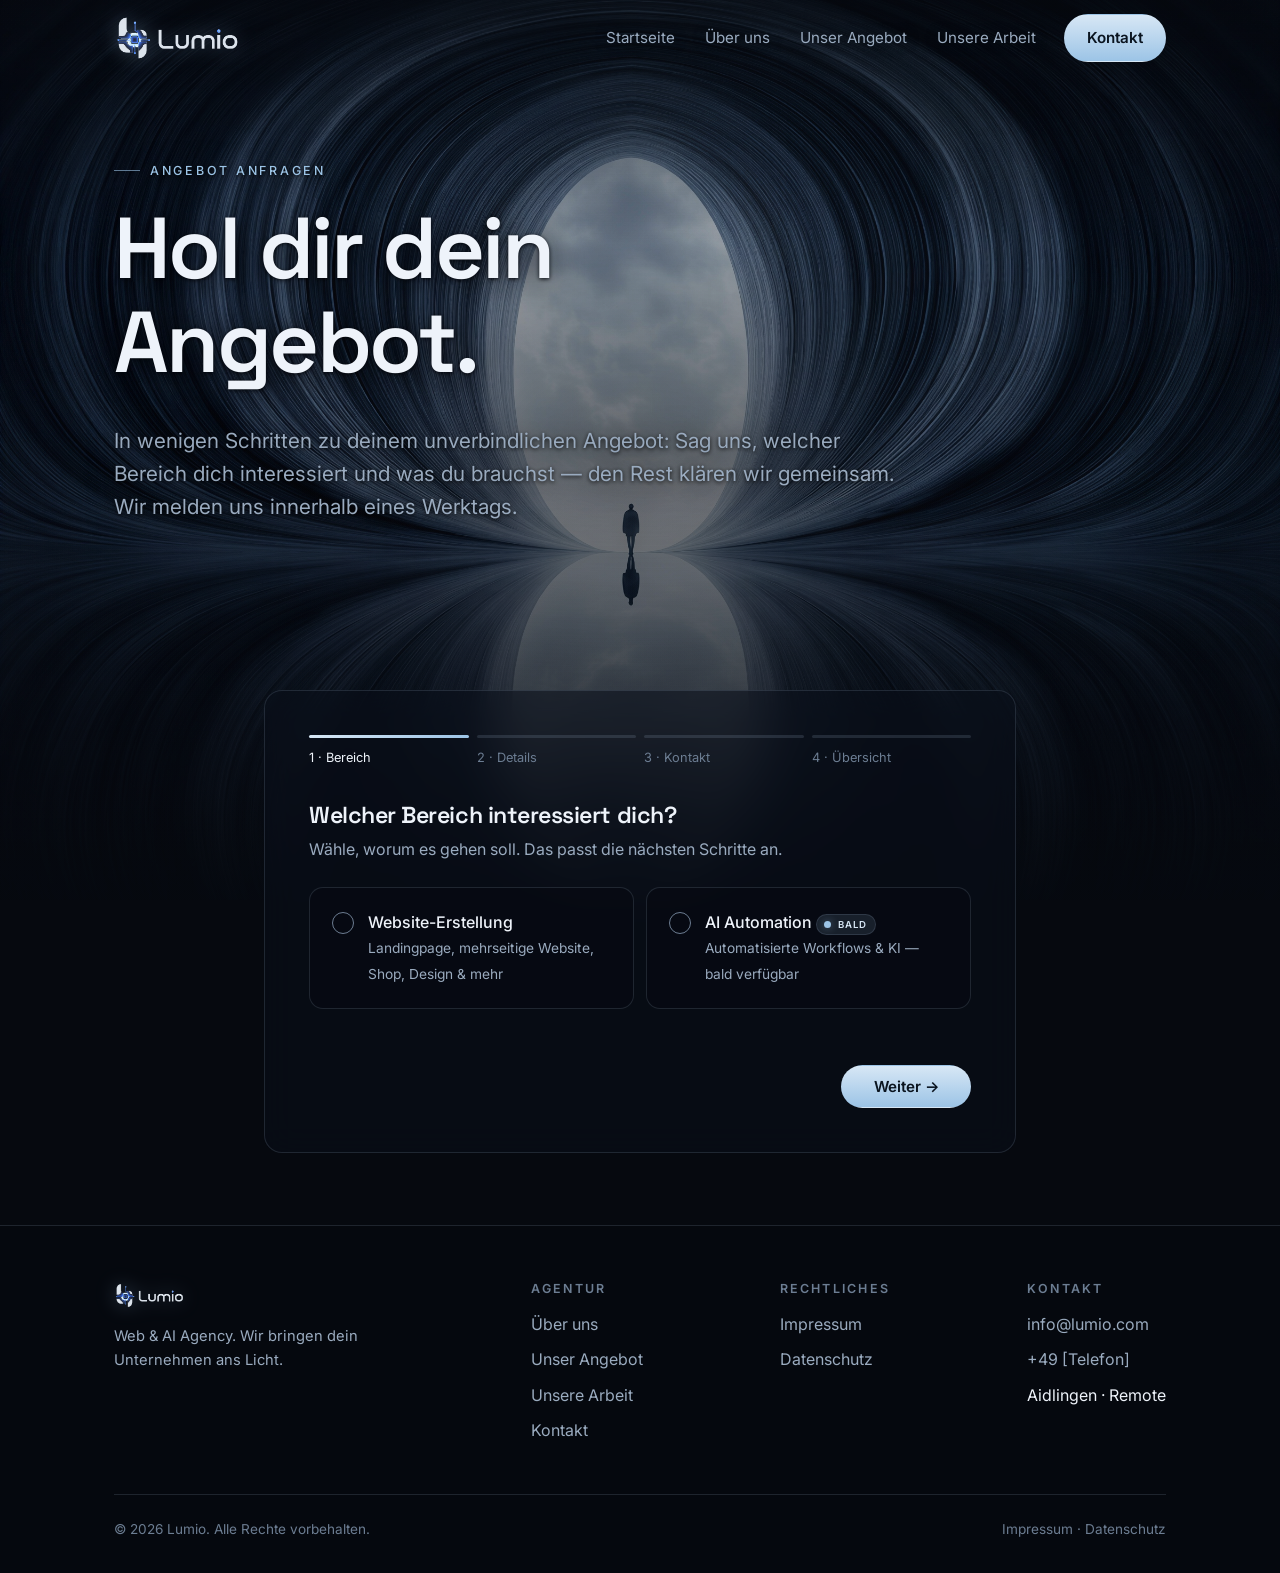
==== angebot.html @ ec41d1e4 "Kontaktseite = reines Kontaktformular; Angebots-Assistent auf eigene Seite (angebot.html) - Neue ang" ====
<!DOCTYPE html>
<html lang="de">
<head>
  <meta charset="UTF-8">
  <meta name="viewport" content="width=device-width, initial-scale=1.0">
  <title>Angebot anfragen — Lumio</title>
  <meta name="description" content="Fordere dein unverbindliches Angebot an: Wähle den Bereich und den Umfang, hinterlasse deine Kontaktdaten — wir melden uns innerhalb eines Werktags.">
  <link rel="preconnect" href="https://fonts.googleapis.com">
  <link rel="preconnect" href="https://fonts.gstatic.com" crossorigin>
  <link href="https://fonts.googleapis.com/css2?family=Inter:wght@400;500;600&family=Space+Grotesk:wght@400;500;600;700&display=swap" rel="stylesheet">
  <link rel="stylesheet" href="css/style.css">
</head>
<body>

  <div class="scene" aria-hidden="true">
    <video id="scene-video" class="scene__video" muted playsinline preload="auto" poster="assets/moon-walk.jpg">
      <source src="assets/moon-walk.mp4" type="video/mp4">
    </video>
    <img class="scene__poster" src="assets/moon-walk.jpg" alt="">
  </div>
  <div class="scene__veil" aria-hidden="true"></div>
  <div class="scene__pulse" aria-hidden="true"></div>

  <header class="site-header">
    <div class="container">
      <nav class="nav" aria-label="Hauptnavigation">
        <a href="index.html" class="brand" aria-label="Lumio Startseite">
          <img class="brand__logo" src="assets/logo-lockup-light.png" alt="Lumio">
        </a>
        <ul class="nav__links">
          <li><a href="index.html">Startseite</a></li>
          <li><a href="ueber-uns.html">Über uns</a></li>
          <li><a href="leistungen.html">Unser Angebot</a></li>
          <li><a href="prozesse.html">Unsere Arbeit</a></li>
        </ul>
        <a href="kontakt.html" class="btn btn--solid">Kontakt</a>
        <button class="nav__toggle" aria-label="Menü öffnen">
          <svg viewBox="0 0 24 24" fill="none" stroke="currentColor" stroke-width="1.8"><path d="M4 7h16M4 12h16M4 17h16"/></svg>
        </button>
      </nav>
    </div>
  </header>

  <main>
    <section class="page-hero">
      <div class="container page-hero__inner reveal">
        <span class="eyebrow">Angebot anfragen</span>
        <h1 class="display">Hol dir dein Angebot.</h1>
        <p class="lead">In wenigen Schritten zu deinem unverbindlichen Angebot: Sag uns, welcher Bereich dich interessiert und was du brauchst — den Rest klären wir gemeinsam. Wir melden uns innerhalb eines Werktags.</p>
      </div>
    </section>

    <section class="section section--tight">
      <div class="container" style="max-width: 880px;">
        <div class="glass wizard reveal">
          <!-- Progress -->
          <div class="wizard__progress" aria-hidden="true">
            <div class="wizard__progress-item is-active" data-progress="1"><span></span><span>1 · Bereich</span></div>
            <div class="wizard__progress-item" data-progress="2"><span></span><span>2 · Details</span></div>
            <div class="wizard__progress-item" data-progress="3"><span></span><span>3 · Kontakt</span></div>
            <div class="wizard__progress-item" data-progress="4"><span></span><span>4 · Übersicht</span></div>
          </div>

          <form id="quote-form" novalidate autocomplete="off">
            <!-- Step 1: Bereich -->
            <div class="wizard__panel is-active" data-step="1">
              <h3>Welcher Bereich interessiert dich?</h3>
              <p>Wähle, worum es gehen soll. Das passt die nächsten Schritte an.</p>
              <div class="options options--bereich" id="area-options">
                <label class="option-card option-card--radio">
                  <input type="radio" name="area" value="website">
                  <span class="option-card__box"><svg viewBox="0 0 24 24" fill="none" stroke="currentColor" stroke-width="3"><path d="M5 12l5 5L20 6"/></svg></span>
                  <span>
                    <span class="option-card__title">Website-Erstellung</span>
                    <span class="option-card__desc">Landingpage, mehrseitige Website, Shop, Design &amp; mehr</span>
                  </span>
                </label>
                <label class="option-card option-card--radio">
                  <input type="radio" name="area" value="ai">
                  <span class="option-card__box"><svg viewBox="0 0 24 24" fill="none" stroke="currentColor" stroke-width="3"><path d="M5 12l5 5L20 6"/></svg></span>
                  <span>
                    <span class="option-card__title">AI Automation <span class="badge badge--soon" style="font-size:0.6rem;padding:2px 7px;">Bald</span></span>
                    <span class="option-card__desc">Automatisierte Workflows &amp; KI — bald verfügbar</span>
                  </span>
                </label>
              </div>
              <p id="step1-note" class="notify__note"></p>
            </div>

            <!-- Step 2: Details -->
            <div class="wizard__panel" data-step="2">
              <!-- 2a: Website scope -->
              <div data-scope="website">
                <h3>Was soll deine Website können?</h3>
                <p>Wähle alles aus, was passt — Mehrfachauswahl möglich. Unsicher? Wähl grob, wir beraten dich danach.</p>
                <div class="options" id="feature-options"></div>
                <p id="step2-note" class="notify__note"></p>
              </div>
              <!-- 2b: AI coming soon -->
              <div data-scope="ai" hidden>
                <span class="badge badge--soon">Coming soon</span>
                <h3 style="margin-top:18px;">AI Automation ist in Entwicklung</h3>
                <p>Wir bauen unseren KI-Bereich gerade auf. Hinterlass im nächsten Schritt deine Daten und beschreib kurz, was du automatisieren möchtest — wir melden uns, sobald es losgeht, und du bist unter den Ersten.</p>
              </div>
            </div>

            <!-- Step 3: Kontakt -->
            <div class="wizard__panel" data-step="3">
              <h3>Wie erreichen wir dich?</h3>
              <p>Damit wir dir ein passendes Angebot schicken können.</p>
              <div class="field">
                <label for="name">Name</label>
                <input type="text" id="name" name="name" autocomplete="name" required>
              </div>
              <div class="field">
                <label for="email">E-Mail</label>
                <input type="email" id="email" name="email" autocomplete="email" required>
              </div>
              <div class="field">
                <label for="company">Unternehmen (optional)</label>
                <input type="text" id="company" name="company" autocomplete="organization">
              </div>
              <div class="field">
                <label for="message">Worum geht es? (optional)</label>
                <textarea id="message" name="message" placeholder="Erzähl uns kurz von deinem Vorhaben …"></textarea>
              </div>
              <p id="step3-note" class="notify__note"></p>
            </div>

            <!-- Step 4: Übersicht -->
            <div class="wizard__panel" data-step="4">
              <h3>Passt das so?</h3>
              <p>Prüf deine Angaben und schick die Anfrage ab. Dein Mailprogramm öffnet sich mit der fertigen Nachricht.</p>
              <ul class="summary" id="summary"></ul>
            </div>

            <!-- Actions -->
            <div class="wizard__actions">
              <button type="button" class="btn btn--ghost" data-action="back" data-hidden>← Zurück</button>
              <button type="button" class="btn btn--solid" data-action="next">Weiter →</button>
              <button type="submit" class="btn btn--solid" data-action="submit" style="display:none;">Anfrage senden</button>
            </div>
          </form>
        </div>
      </div>
    </section>
  </main>

  <footer class="site-footer">
    <div class="container">
      <div class="footer-grid">
        <div class="footer-col" style="max-width: 280px;">
          <a href="index.html" class="brand" style="margin-bottom:16px;">
            <img class="brand__logo brand__logo--sm" src="assets/logo-lockup-light.png" alt="Lumio">
          </a>
          <p style="font-size:0.92rem;">Web &amp; AI Agency. Wir bringen dein Unternehmen ans Licht.</p>
        </div>
        <div class="footer-col">
          <h4>Agentur</h4>
          <ul>
            <li><a href="ueber-uns.html">Über uns</a></li>
            <li><a href="leistungen.html">Unser Angebot</a></li>
            <li><a href="prozesse.html">Unsere Arbeit</a></li>
            <li><a href="kontakt.html">Kontakt</a></li>
          </ul>
        </div>
        <div class="footer-col">
          <h4>Rechtliches</h4>
          <ul>
            <li><a href="impressum.html">Impressum</a></li>
            <li><a href="datenschutz.html">Datenschutz</a></li>
          </ul>
        </div>
        <div class="footer-col">
          <h4>Kontakt</h4>
          <ul>
            <li><a href="mailto:info@lumio.com">info@lumio.com</a></li>
            <li><a href="tel:+4970000000000">+49 [Telefon]</a></li>
            <li>Aidlingen · Remote</li>
          </ul>
        </div>
      </div>
      <div class="footer-bottom">
        <span>© 2026 Lumio. Alle Rechte vorbehalten.</span>
        <span><a href="impressum.html">Impressum</a> · <a href="datenschutz.html">Datenschutz</a></span>
      </div>
    </div>
  </footer>

  <script src="js/scroll-scene.js"></script>
  <script>
  /* ===== Angebots-Assistent (Bereich → Details → Kontakt → Übersicht) ===== */
  (function () {
    var FEATURES = [
      { id: "landingpage", title: "Landingpage", desc: "Eine fokussierte Seite mit Kontaktmöglichkeit" },
      { id: "mehrseitig",  title: "Mehrseitige Website", desc: "Mehrere Unterseiten (Start, Leistungen, Über uns …)" },
      { id: "relaunch", title: "Relaunch", desc: "Bestehende Website modernisieren" },
      { id: "kontaktformular", title: "Kontakt & Formular", desc: "Anfragen direkt über die Seite empfangen" },
      { id: "terminbuchung", title: "Terminanfragen", desc: "Termine online anfragen lassen" },
      { id: "blog", title: "Blog / News", desc: "Redaktionsbereich für eigene Inhalte" },
      { id: "shop", title: "Online-Shop", desc: "Produkte online verkaufen" }
    ];

    var form = document.getElementById("quote-form");
    if (!form) return;

    var checkIcon = '<svg viewBox="0 0 24 24" fill="none" stroke="currentColor" stroke-width="3"><path d="M5 12l5 5L20 6"/></svg>';

    // Build website feature cards
    var wrap = document.getElementById("feature-options");
    FEATURES.forEach(function (f) {
      var label = document.createElement("label");
      label.className = "option-card";
      label.innerHTML =
        '<input type="checkbox" name="feature" value="' + f.id + '" data-title="' + f.title + '">' +
        '<span class="option-card__box">' + checkIcon + '</span>' +
        '<span><span class="option-card__title">' + f.title + '</span>' +
        '<span class="option-card__desc">' + f.desc + '</span></span>';
      var input = label.querySelector("input");
      input.checked = false;
      input.addEventListener("change", function () {
        label.classList.toggle("selected", input.checked);
        document.getElementById("step2-note").textContent = "";
      });
      wrap.appendChild(label);
    });

    // Area radios
    var area = null;
    var areaInputs = form.querySelectorAll('input[name="area"]');
    areaInputs.forEach(function (inp) {
      inp.checked = false;
      inp.addEventListener("change", function () {
        area = inp.value;
        form.querySelectorAll("#area-options .option-card").forEach(function (c) {
          c.classList.toggle("selected", c.querySelector("input").checked);
        });
        // swap step-2 sub-panel
        form.querySelector('[data-scope="website"]').hidden = area !== "website";
        form.querySelector('[data-scope="ai"]').hidden = area !== "ai";
        document.getElementById("step1-note").textContent = "";
      });
    });

    var step = 1;
    var TOTAL = 4;
    var panels = form.querySelectorAll(".wizard__panel");
    var progress = document.querySelectorAll(".wizard__progress-item");
    var btnBack = form.querySelector('[data-action="back"]');
    var btnNext = form.querySelector('[data-action="next"]');
    var btnSubmit = form.querySelector('[data-action="submit"]');

    function selectedFeatures() {
      return Array.prototype.slice
        .call(form.querySelectorAll('input[name="feature"]:checked'))
        .map(function (i) { return i.getAttribute("data-title"); });
    }
    function areaLabel() { return area === "ai" ? "AI Automation (in Entwicklung)" : "Website-Erstellung"; }
    function val(id) { var el = document.getElementById(id); return el ? el.value.trim() : ""; }
    function esc(s) { return s.replace(/[<>&]/g, function (c) { return { "<": "&lt;", ">": "&gt;", "&": "&amp;" }[c]; }); }

    function render() {
      panels.forEach(function (p) { p.classList.toggle("is-active", +p.getAttribute("data-step") === step); });
      progress.forEach(function (p) {
        var n = +p.getAttribute("data-progress");
        p.classList.toggle("is-active", n === step);
        p.classList.toggle("is-done", n < step);
      });
      btnBack.toggleAttribute("data-hidden", step === 1);
      btnNext.style.display = step < TOTAL ? "" : "none";
      btnSubmit.style.display = step === TOTAL ? "" : "none";
      if (step === TOTAL) buildSummary();
      form.closest(".wizard").scrollIntoView({ behavior: "smooth", block: "start" });
    }

    function buildSummary() {
      var sum = document.getElementById("summary");
      var html = "<li><strong>Bereich</strong><span>" + areaLabel() + "</span></li>";
      if (area === "website") {
        var feats = selectedFeatures();
        var chips = feats.length
          ? '<div class="summary__chips">' + feats.map(function (f) { return "<span>" + f + "</span>"; }).join("") + "</div>"
          : '<span style="color:var(--muted)">—</span>';
        html += "<li><strong>Umfang</strong>" + chips + "</li>";
      }
      html += "<li><strong>Name</strong><span>" + esc(val("name")) + "</span></li>";
      html += "<li><strong>E-Mail</strong><span>" + esc(val("email")) + "</span></li>";
      if (val("company")) html += "<li><strong>Unternehmen</strong><span>" + esc(val("company")) + "</span></li>";
      if (val("message")) html += "<li><strong>Nachricht</strong><span>" + esc(val("message")) + "</span></li>";
      sum.innerHTML = html;
    }

    function validateStep() {
      if (step === 1 && !area) {
        document.getElementById("step1-note").textContent = "Bitte wähle einen Bereich aus.";
        return false;
      }
      if (step === 2 && area === "website" && selectedFeatures().length === 0) {
        document.getElementById("step2-note").textContent = "Bitte wähle mindestens eine Funktion aus.";
        return false;
      }
      if (step === 3) {
        var name = document.getElementById("name");
        var email = document.getElementById("email");
        if (!name.value.trim() || !email.checkValidity()) {
          document.getElementById("step3-note").textContent = "Bitte gib deinen Namen und eine gültige E-Mail an.";
          if (!name.value.trim()) name.focus(); else email.focus();
          return false;
        }
      }
      return true;
    }

    btnNext.addEventListener("click", function () {
      if (!validateStep()) return;
      if (step < TOTAL) { step++; render(); }
    });
    btnBack.addEventListener("click", function () {
      if (step > 1) { step--; render(); }
    });

    form.addEventListener("submit", function (e) {
      e.preventDefault();
      if (!validateStep()) return;
      var body = "Bereich: " + areaLabel();
      if (area === "website") {
        var feats = selectedFeatures();
        body += "\n\nProjekt-Umfang:\n- " + (feats.length ? feats.join("\n- ") : "—");
      }
      body += "\n\nName: " + val("name") +
        "\nE-Mail: " + val("email") +
        (val("company") ? "\nUnternehmen: " + val("company") : "") +
        (val("message") ? "\n\nNachricht:\n" + val("message") : "");
      window.location.href =
        "mailto:info@lumio.com?subject=" +
        encodeURIComponent("Angebotsanfrage (" + areaLabel() + ") von " + val("name")) +
        "&body=" + encodeURIComponent(body);
    });

    // Deep-link: angebot.html#ai preselects the automation area
    if (location.hash === "#ai") {
      var aiRadio = form.querySelector('input[name="area"][value="ai"]');
      if (aiRadio) { aiRadio.checked = true; aiRadio.dispatchEvent(new Event("change")); }
    }

    render();
  })();
  </script>
</body>
</html>
---- css/style.css ----
/* ============================================================
   LUMIO — Design System
   Atmospheric, cinematic agency site built around the
   "moon-walk" portal footage that scrubs on scroll.
   ============================================================ */

:root {
  /* Palette — pulled from the moon-walk footage */
  --bg:        #06090f;
  --bg-2:      #0a0f18;
  --ink:       #eef3fa;
  --muted:     #9aabbf;
  --muted-2:   #6c7d92;
  --line:      rgba(180, 205, 235, 0.14);
  --accent:    #9cc4e6;
  --accent-2:  #d7e7f5;
  --glow:      rgba(156, 196, 230, 0.45);
  --panel:     rgba(10, 16, 26, 0.55);
  --panel-2:   rgba(14, 21, 33, 0.72);

  /* Type */
  --font-display: "Space Grotesk", "Trebuchet MS", system-ui, sans-serif;
  --font-body: "Inter", -apple-system, BlinkMacSystemFont, "Segoe UI", Roboto, sans-serif;

  /* Layout */
  --maxw: 1180px;
  --gutter: clamp(20px, 5vw, 64px);
  --radius: 18px;

  --ease: cubic-bezier(0.22, 1, 0.36, 1);
}

* { box-sizing: border-box; }

html { scroll-behavior: smooth; }

body {
  margin: 0;
  font-family: var(--font-body);
  color: var(--ink);
  background: var(--bg);
  line-height: 1.6;
  -webkit-font-smoothing: antialiased;
  overflow-x: hidden;
}

h1, h2, h3, h4 {
  font-family: var(--font-display);
  font-weight: 600;
  line-height: 1.08;
  letter-spacing: -0.02em;
  margin: 0 0 0.4em;
}

p { margin: 0 0 1.1em; color: var(--muted); }
a { color: inherit; text-decoration: none; }

.container {
  width: 100%;
  max-width: var(--maxw);
  margin-inline: auto;
  padding-inline: var(--gutter);
}

/* ============================================================
   Scroll-driven cinematic background
   ============================================================ */
.scene {
  position: fixed;
  inset: 0;
  z-index: -2;
  overflow: hidden;
  background: #000;
  /* transform-origin centred on the portal in the footage */
  transform-origin: 50% 46%;
  will-change: transform, filter;
}

.scene__video,
.scene__poster {
  position: absolute;
  inset: 0;
  width: 100%;
  height: 100%;
  object-fit: cover;
  object-position: 50% 46%;
}

.scene__poster {
  z-index: 1;
  transition: opacity 0.8s var(--ease);
}
.scene.is-ready .scene__poster { opacity: 0; }

/* Vignette + atmosphere so foreground text always reads */
.scene__veil {
  position: fixed;
  inset: 0;
  z-index: -1;
  pointer-events: none;
  background:
    /* balanced centre dim — portal still glows, but text over it stays legible */
    radial-gradient(72% 58% at 50% 50%, rgba(6,9,15,0.44) 0%, rgba(6,9,15,0.14) 52%, rgba(6,9,15,0) 80%),
    /* edge vignette */
    radial-gradient(120% 80% at 50% 18%, rgba(6,9,15,0) 42%, rgba(6,9,15,0.48) 100%),
    /* top/bottom base so header & footer text read */
    linear-gradient(180deg, rgba(6,9,15,0.74) 0%, rgba(6,9,15,0.16) 27%, rgba(6,9,15,0.32) 63%, rgba(6,9,15,0.92) 100%);
}

/* Faint travelling glow that intensifies as you dive in */
.scene__pulse {
  position: fixed;
  left: 50%;
  top: 46%;
  z-index: -1;
  width: 42vmin;
  height: 42vmin;
  transform: translate(-50%, -50%);
  border-radius: 50%;
  pointer-events: none;
  background: radial-gradient(circle, var(--glow) 0%, rgba(156,196,230,0) 68%);
  opacity: 0.0;
  mix-blend-mode: screen;
}

/* ============================================================
   Header
   ============================================================ */
.site-header {
  position: fixed;
  top: 0;
  left: 0;
  right: 0;
  z-index: 100;
  transition: background 0.4s var(--ease), border-color 0.4s var(--ease), backdrop-filter 0.4s;
  border-bottom: 1px solid transparent;
}
.site-header.is-scrolled {
  background: rgba(6, 9, 15, 0.55);
  backdrop-filter: blur(14px) saturate(120%);
  -webkit-backdrop-filter: blur(14px) saturate(120%);
  border-bottom-color: var(--line);
}

.nav {
  display: flex;
  align-items: center;
  gap: 28px;
  height: 76px;
}

.brand {
  display: flex;
  align-items: center;
  gap: 12px;
  margin-right: auto;
}
.brand__mark {
  width: 34px;
  height: 34px;
  flex: none;
  filter: drop-shadow(0 0 10px var(--glow));
}
.brand__name {
  font-family: var(--font-body);
  font-weight: 600;
  font-size: 1.28rem;
  letter-spacing: 0.01em;
  color: var(--ink);
}

.nav__links {
  display: flex;
  align-items: center;
  gap: 30px;
  list-style: none;
  margin: 0;
  padding: 0;
}
.nav__links a {
  font-size: 0.95rem;
  color: var(--muted);
  position: relative;
  padding: 6px 0;
  transition: color 0.25s var(--ease);
}
.nav__links a::after {
  content: "";
  position: absolute;
  left: 0; bottom: 0;
  width: 0; height: 1.5px;
  background: var(--accent);
  box-shadow: 0 0 8px var(--glow);
  transition: width 0.3s var(--ease);
}
.nav__links a:hover,
.nav__links a[aria-current="page"] { color: var(--ink); }
.nav__links a:hover::after,
.nav__links a[aria-current="page"]::after { width: 100%; }

.btn {
  display: inline-flex;
  align-items: center;
  gap: 9px;
  font-family: var(--font-body);
  font-size: 0.95rem;
  font-weight: 500;
  padding: 11px 22px;
  border-radius: 100px;
  border: 1px solid var(--line);
  color: var(--ink);
  background: rgba(156, 196, 230, 0.08);
  cursor: pointer;
  transition: transform 0.25s var(--ease), background 0.25s, border-color 0.25s, box-shadow 0.25s;
}
.btn:hover {
  transform: translateY(-2px);
  background: rgba(156, 196, 230, 0.18);
  border-color: var(--accent);
  box-shadow: 0 8px 30px -10px var(--glow);
}
.btn--solid {
  background: linear-gradient(180deg, var(--accent-2), var(--accent));
  color: #0a141f;
  font-weight: 600;
  border-color: transparent;
}
.btn--solid:hover {
  background: linear-gradient(180deg, #ffffff, var(--accent-2));
  box-shadow: 0 10px 36px -8px var(--glow);
}
.btn--ghost { background: transparent; }

/* Mobile nav toggle */
.nav__toggle {
  display: none;
  background: none;
  border: 0;
  color: var(--ink);
  cursor: pointer;
  padding: 8px;
}
.nav__toggle svg { width: 26px; height: 26px; }

/* ============================================================
   Sections / generic layout
   ============================================================ */
main { position: relative; z-index: 1; }

.section { padding-block: clamp(80px, 13vh, 160px); }
.section--tight { padding-block: clamp(56px, 8vh, 96px); }

.eyebrow {
  display: inline-flex;
  align-items: center;
  gap: 10px;
  font-size: 0.78rem;
  font-weight: 500;
  letter-spacing: 0.22em;
  text-transform: uppercase;
  color: var(--accent);
  margin-bottom: 22px;
}
.eyebrow::before {
  content: "";
  width: 26px; height: 1px;
  background: var(--accent);
  opacity: 0.6;
}

.display {
  font-size: clamp(2.6rem, 7vw, 5.4rem);
  letter-spacing: -0.03em;
}
.lead {
  font-size: clamp(1.05rem, 1.7vw, 1.3rem);
  color: var(--muted);
  max-width: 60ch;
}

.glass {
  background: var(--panel);
  backdrop-filter: blur(16px);
  -webkit-backdrop-filter: blur(16px);
  border: 1px solid var(--line);
  border-radius: var(--radius);
}

/* ============================================================
   Hero
   ============================================================ */
.hero {
  min-height: 100vh;
  display: flex;
  align-items: flex-start;
  padding-top: clamp(120px, 17vh, 190px);
  position: relative;
}
.hero__inner { max-width: var(--maxw); }
.hero .display { max-width: 760px; }
.hero .lead { margin-bottom: 36px; max-width: 50ch; }
.hero__cta { display: flex; flex-wrap: wrap; gap: 14px; }

.scroll-cue {
  position: fixed;          /* stays pinned to the bottom screen edge */
  left: 50%;
  bottom: 26px;
  transform: translateX(-50%);
  z-index: 40;
  display: flex;
  flex-direction: column;
  align-items: center;
  gap: 10px;
  color: var(--muted-2);
  font-size: 0.72rem;
  letter-spacing: 0.24em;
  text-transform: uppercase;
  transition: opacity 0.4s var(--ease);
}
.scroll-cue.is-hidden { opacity: 0; pointer-events: none; }
.scroll-cue__line {
  width: 1px; height: 46px;
  background: linear-gradient(var(--accent), transparent);
  position: relative;
  overflow: hidden;
}
.scroll-cue__line::after {
  content: "";
  position: absolute;
  top: -50%; left: 0;
  width: 100%; height: 50%;
  background: var(--accent-2);
  box-shadow: 0 0 8px var(--glow);
  animation: cue 1.9s var(--ease) infinite;
}
@keyframes cue {
  0%   { top: -50%; }
  100% { top: 120%; }
}

/* Smaller hero for inner pages */
.page-hero {
  min-height: 64vh;
  display: flex;
  align-items: flex-start;
  padding-top: clamp(120px, 17vh, 190px);
  padding-bottom: clamp(48px, 8vh, 96px);
}
.page-hero__inner { max-width: var(--maxw); }
.page-hero .display { max-width: 820px; }

/* ============================================================
   Cards / grids
   ============================================================ */
.grid {
  display: grid;
  gap: 22px;
}
.grid--3 { grid-template-columns: repeat(3, 1fr); }
.grid--2 { grid-template-columns: repeat(2, 1fr); }

.card {
  padding: 30px;
  border-radius: var(--radius);
  background: var(--panel);
  backdrop-filter: blur(14px);
  -webkit-backdrop-filter: blur(14px);
  border: 1px solid var(--line);
  transition: transform 0.4s var(--ease), border-color 0.4s, background 0.4s;
}
.card:hover {
  transform: translateY(-6px);
  border-color: rgba(156,196,230,0.4);
  background: var(--panel-2);
}
.card__icon {
  width: 46px; height: 46px;
  display: grid; place-items: center;
  border-radius: 13px;
  background: rgba(156,196,230,0.12);
  border: 1px solid var(--line);
  margin-bottom: 20px;
  color: var(--accent-2);
}
.card__icon svg { width: 22px; height: 22px; }
.card h3 { font-size: 1.25rem; }
.card p { margin-bottom: 0; font-size: 0.96rem; }

/* Process steps */
.steps { counter-reset: step; display: grid; gap: 18px; }
.step {
  display: grid;
  grid-template-columns: 84px 1fr;
  gap: 26px;
  align-items: start;
  padding: 28px 30px;
  border-radius: var(--radius);
  background: var(--panel);
  border: 1px solid var(--line);
  backdrop-filter: blur(14px);
  -webkit-backdrop-filter: blur(14px);
}
.step__num {
  counter-increment: step;
  font-family: var(--font-display);
  font-size: 2.4rem;
  color: var(--accent);
  opacity: 0.7;
  line-height: 1;
}
.step__num::before { content: "0" counter(step); }
.step h3 { font-size: 1.3rem; margin-bottom: 0.3em; }
.step p { margin-bottom: 0; }

/* Stats */
.stats {
  display: flex;
  flex-wrap: wrap;
  gap: clamp(28px, 6vw, 80px);
  padding-block: 8px;
}
.stat__num {
  font-family: var(--font-display);
  font-size: clamp(2.4rem, 5vw, 3.6rem);
  color: var(--ink);
  letter-spacing: -0.03em;
}
.stat__label { color: var(--muted); font-size: 0.95rem; }

/* Section heading block */
.section-head { max-width: 720px; margin-bottom: 54px; }
.section-head h2 { font-size: clamp(2rem, 4vw, 3.2rem); }

/* ============================================================
   CTA band
   ============================================================ */
.cta {
  text-align: center;
  padding: clamp(48px, 8vw, 90px);
  border-radius: 28px;
}
.cta h2 { font-size: clamp(2rem, 4.5vw, 3.4rem); }
.cta .lead { margin-inline: auto; margin-bottom: 32px; }

/* ============================================================
   Contact
   ============================================================ */
.contact-grid {
  display: grid;
  grid-template-columns: 1fr 1fr;
  gap: 40px;
  align-items: start;
}
.field { margin-bottom: 18px; }
.field label {
  display: block;
  font-size: 0.82rem;
  letter-spacing: 0.08em;
  text-transform: uppercase;
  color: var(--muted);
  margin-bottom: 8px;
}
.field input,
.field textarea {
  width: 100%;
  padding: 14px 16px;
  border-radius: 12px;
  border: 1px solid var(--line);
  background: rgba(6,9,15,0.5);
  color: var(--ink);
  font-family: inherit;
  font-size: 0.98rem;
  transition: border-color 0.25s, box-shadow 0.25s;
}
.field input:focus,
.field textarea:focus {
  outline: none;
  border-color: var(--accent);
  box-shadow: 0 0 0 3px rgba(156,196,230,0.15);
}
.field textarea { min-height: 140px; resize: vertical; }

.contact-info li {
  display: flex;
  gap: 14px;
  padding: 16px 0;
  border-bottom: 1px solid var(--line);
  color: var(--muted);
}
.contact-info { list-style: none; margin: 0; padding: 0; }
.contact-info strong { color: var(--ink); font-weight: 500; }
.contact-info svg { width: 20px; height: 20px; color: var(--accent); flex: none; margin-top: 2px; }

/* ============================================================
   Footer
   ============================================================ */
.site-footer {
  position: relative;
  z-index: 1;
  border-top: 1px solid var(--line);
  background: rgba(6,9,15,0.7);
  backdrop-filter: blur(14px);
  -webkit-backdrop-filter: blur(14px);
  padding-block: 56px 32px;
}
.footer-grid {
  display: flex;
  flex-wrap: wrap;
  justify-content: space-between;
  gap: 40px;
  margin-bottom: 40px;
}
.footer-col h4 {
  font-family: var(--font-body);
  font-size: 0.78rem;
  letter-spacing: 0.18em;
  text-transform: uppercase;
  color: var(--muted-2);
  margin-bottom: 16px;
}
.footer-col ul { list-style: none; margin: 0; padding: 0; }
.footer-col li { margin-bottom: 10px; }
.footer-col a { color: var(--muted); transition: color 0.2s; }
.footer-col a:hover { color: var(--ink); }
.footer-bottom {
  display: flex;
  justify-content: space-between;
  flex-wrap: wrap;
  gap: 12px;
  padding-top: 24px;
  border-top: 1px solid var(--line);
  color: var(--muted-2);
  font-size: 0.85rem;
}

/* ============================================================
   Reveal on scroll
   ============================================================ */
.reveal {
  opacity: 0;
  transform: translateY(28px);
  transition: opacity 0.9s var(--ease), transform 0.9s var(--ease);
}
.reveal.is-visible { opacity: 1; transform: none; }

/* ============================================================
   Responsive
   ============================================================ */
@media (max-width: 880px) {
  .grid--3, .grid--2, .contact-grid { grid-template-columns: 1fr; }
  .step { grid-template-columns: 60px 1fr; gap: 16px; }

  .nav__toggle { display: inline-flex; order: 3; }
  .nav__links,
  .nav .btn--solid { display: none; }

  .nav--open .nav__links {
    display: flex;
    flex-direction: column;
    align-items: flex-start;
    gap: 4px;
    position: absolute;
    top: 76px; left: 0; right: 0;
    padding: 18px var(--gutter) 26px;
    background: rgba(6,9,15,0.92);
    backdrop-filter: blur(16px);
    -webkit-backdrop-filter: blur(16px);
    border-bottom: 1px solid var(--line);
  }
  .nav--open .nav__links a { padding: 12px 0; font-size: 1.05rem; }
  .nav--open .btn--solid {
    display: inline-flex;
    margin-top: 12px;
  }
}

@media (prefers-reduced-motion: reduce) {
  html { scroll-behavior: auto; }
  .scroll-cue__line::after { animation: none; }
  .reveal { opacity: 1; transform: none; transition: none; }
}

/* ============================================================
   Badges
   ============================================================ */
.badge {
  display: inline-flex;
  align-items: center;
  gap: 7px;
  font-size: 0.72rem;
  font-weight: 600;
  letter-spacing: 0.12em;
  text-transform: uppercase;
  padding: 5px 12px;
  border-radius: 100px;
  border: 1px solid var(--line);
  color: var(--accent-2);
  background: rgba(156,196,230,0.12);
}
.badge--soon { color: var(--accent-2); }
.badge--soon::before {
  content: "";
  width: 7px; height: 7px;
  border-radius: 50%;
  background: var(--accent);
  box-shadow: 0 0 8px var(--glow);
  animation: blink 1.8s ease-in-out infinite;
}
@keyframes blink { 0%,100% { opacity: 1; } 50% { opacity: 0.35; } }

.card--soon { position: relative; }
.card--soon .badge { position: absolute; top: 22px; right: 22px; }

/* ============================================================
   Founder / team cards
   ============================================================ */
.founder {
  display: flex;
  flex-direction: column;
  align-items: stretch;
}
.founder__portrait {
  width: 100%;
  aspect-ratio: 4 / 3;
  border-radius: 14px;
  margin-bottom: 24px;
  display: flex;
  flex-direction: column;
  align-items: center;
  justify-content: center;
  gap: 12px;
  border: 1px dashed var(--line);
  background: radial-gradient(circle at 50% 32%, rgba(156, 196, 230, 0.12), rgba(10, 16, 26, 0.55));
  color: var(--muted-2);
  overflow: hidden;
  transition: border-color 0.3s var(--ease), color 0.3s var(--ease);
}
.founder__portrait:hover { border-color: rgba(156, 196, 230, 0.4); color: var(--muted); }
.founder__portrait svg { width: 48px; height: 48px; opacity: 0.6; }
.founder__portrait span { font-size: 0.76rem; letter-spacing: 0.16em; text-transform: uppercase; }
/* When a real photo is added: <img> inside fills the area */
.founder__portrait img { width: 100%; height: 100%; object-fit: cover; }
.founder__avatar {
  width: 64px; height: 64px;
  flex: none;
  border-radius: 50%;
  display: grid;
  place-items: center;
  font-family: var(--font-display);
  font-size: 1.4rem;
  font-weight: 600;
  color: var(--accent-2);
  background: radial-gradient(circle at 35% 30%, rgba(156,196,230,0.35), rgba(156,196,230,0.08));
  border: 1px solid var(--line);
  box-shadow: 0 0 24px -6px var(--glow);
}
.founder__role {
  font-size: 0.82rem;
  letter-spacing: 0.06em;
  text-transform: uppercase;
  color: var(--accent);
  margin-bottom: 6px;
}
.founder h3 { font-size: 1.25rem; margin-bottom: 0.35em; }
.founder p { margin-bottom: 0; font-size: 0.95rem; }

.factbar {
  display: flex;
  flex-wrap: wrap;
  gap: 14px;
  margin-top: 28px;
}
.factbar__item {
  display: flex;
  align-items: center;
  gap: 10px;
  padding: 12px 18px;
  border-radius: 100px;
  border: 1px solid var(--line);
  background: var(--panel);
  font-size: 0.92rem;
  color: var(--muted);
}
.factbar__item strong { color: var(--ink); font-weight: 500; }
.factbar__item svg { width: 18px; height: 18px; color: var(--accent); }

/* ============================================================
   "Coming soon" / notify
   ============================================================ */
.notify {
  display: flex;
  gap: 10px;
  flex-wrap: wrap;
  max-width: 460px;
  margin-top: 6px;
}
.notify input {
  flex: 1 1 200px;
  padding: 13px 16px;
  border-radius: 100px;
  border: 1px solid var(--line);
  background: rgba(6,9,15,0.5);
  color: var(--ink);
  font-family: inherit;
  font-size: 0.96rem;
}
.notify input:focus { outline: none; border-color: var(--accent); box-shadow: 0 0 0 3px rgba(156,196,230,0.15); }
.notify__note { font-size: 0.85rem; color: var(--accent-2); margin: 12px 0 0; min-height: 1em; }

/* ============================================================
   Angebots-Assistent (multi-step wizard)
   ============================================================ */
.wizard { padding: clamp(26px, 4vw, 44px); }
.wizard__progress {
  display: flex;
  gap: 8px;
  margin-bottom: 34px;
}
.wizard__progress-item {
  flex: 1;
  display: flex;
  flex-direction: column;
  gap: 10px;
  font-size: 0.8rem;
  color: var(--muted-2);
  transition: color 0.3s var(--ease);
}
.wizard__progress-item span:first-child {
  height: 3px;
  border-radius: 3px;
  background: var(--line);
  transition: background 0.3s var(--ease);
}
.wizard__progress-item.is-active,
.wizard__progress-item.is-done { color: var(--ink); }
.wizard__progress-item.is-active span:first-child,
.wizard__progress-item.is-done span:first-child {
  background: linear-gradient(90deg, var(--accent-2), var(--accent));
  box-shadow: 0 0 10px -2px var(--glow);
}

.wizard__panel { display: none; }
.wizard__panel.is-active { display: block; animation: fadeUp 0.5s var(--ease); }
@keyframes fadeUp { from { opacity: 0; transform: translateY(12px); } to { opacity: 1; transform: none; } }

.wizard__panel h3 { font-size: 1.45rem; }
.wizard__panel > p { margin-bottom: 24px; }

.options {
  display: grid;
  grid-template-columns: repeat(2, 1fr);
  gap: 12px;
  margin-bottom: 8px;
}
.option-card {
  display: flex;
  gap: 14px;
  align-items: flex-start;
  padding: 18px;
  border-radius: 14px;
  border: 1px solid var(--line);
  background: rgba(6,9,15,0.4);
  cursor: pointer;
  transition: border-color 0.25s, background 0.25s, transform 0.25s var(--ease);
}
.option-card:hover { transform: translateY(-2px); border-color: rgba(156,196,230,0.4); }
.option-card input { position: absolute; opacity: 0; pointer-events: none; }
.option-card__box {
  width: 22px; height: 22px;
  flex: none;
  border-radius: 6px;
  border: 1.5px solid var(--muted-2);
  display: grid;
  place-items: center;
  margin-top: 2px;
  transition: border-color 0.25s, background 0.25s;
}
.option-card__box svg { width: 14px; height: 14px; color: #0a141f; opacity: 0; transition: opacity 0.2s; }
.option-card.selected { border-color: var(--accent); background: rgba(156,196,230,0.10); }
.option-card.selected .option-card__box { background: var(--accent); border-color: var(--accent); }
.option-card.selected .option-card__box svg { opacity: 1; }
.option-card__title { font-weight: 500; color: var(--ink); display: block; }
.option-card__desc { font-size: 0.86rem; color: var(--muted); }

.wizard__actions {
  display: flex;
  justify-content: space-between;
  gap: 12px;
  margin-top: 30px;
}
.wizard__actions .btn { min-width: 130px; justify-content: center; }
.wizard__actions [data-hidden] { visibility: hidden; }

.summary {
  list-style: none;
  margin: 0 0 8px;
  padding: 0;
}
.summary li {
  display: flex;
  justify-content: space-between;
  gap: 16px;
  padding: 12px 0;
  border-bottom: 1px solid var(--line);
  color: var(--muted);
}
.summary li strong { color: var(--ink); font-weight: 500; }
.summary__chips { display: flex; flex-wrap: wrap; gap: 8px; justify-content: flex-end; }
.summary__chips span {
  font-size: 0.82rem;
  padding: 4px 11px;
  border-radius: 100px;
  background: rgba(156,196,230,0.12);
  border: 1px solid var(--line);
  color: var(--accent-2);
}

/* ============================================================
   Legal / prose pages (Impressum, Datenschutz)
   ============================================================ */
.prose { max-width: 760px; }
.prose h2 { font-size: 1.5rem; margin-top: 2em; }
.prose h2:first-of-type { margin-top: 0; }
.prose h3 { font-size: 1.1rem; margin-top: 1.6em; }
.prose p, .prose li { color: var(--muted); }
.prose a { color: var(--accent-2); text-decoration: underline; text-underline-offset: 3px; }
.prose ul { padding-left: 1.2em; }
.prose li { margin-bottom: 0.5em; }
.prose .placeholder {
  color: var(--accent-2);
  background: rgba(156,196,230,0.12);
  border-radius: 5px;
  padding: 1px 7px;
  font-size: 0.92em;
}
.legal-note {
  margin-top: 40px;
  padding: 18px 22px;
  border-radius: 12px;
  border: 1px solid var(--line);
  background: var(--panel);
  font-size: 0.9rem;
  color: var(--muted);
}

@media (max-width: 640px) {
  .options { grid-template-columns: 1fr; }
  .founder { gap: 14px; }
  .summary li { flex-direction: column; gap: 6px; }
  .summary__chips { justify-content: flex-start; }
}

/* ============================================================
   Logo letter glow
   ============================================================ */
.brand__mark {
  filter: drop-shadow(0 0 8px var(--glow)) drop-shadow(0 0 2px rgba(215, 231, 245, 0.6));
}

/* ============================================================
   Segmented toggle (Regelschieber) — Unser Angebot
   ============================================================ */
.seg-wrap { display: flex; justify-content: center; margin-bottom: 54px; }
.seg-toggle {
  position: relative;
  display: flex;
  width: min(480px, 100%);
  border-radius: 100px;
  border: 1px solid var(--line);
  background: var(--panel);
  backdrop-filter: blur(12px);
  -webkit-backdrop-filter: blur(12px);
}
.seg-toggle__thumb {
  position: absolute;
  top: 4px; bottom: 4px; left: 4px;
  width: calc(50% - 4px);
  border-radius: 100px;
  background: linear-gradient(180deg, var(--accent-2), var(--accent));
  box-shadow: 0 0 24px -6px var(--glow);
  transition: transform 0.45s var(--ease);
}
.seg-toggle.is-second .seg-toggle__thumb { transform: translateX(100%); }
.seg-toggle button {
  flex: 1;
  position: relative;
  z-index: 1;
  border: 0;
  background: none;
  cursor: pointer;
  font-family: var(--font-body);
  font-size: 0.98rem;
  font-weight: 500;
  color: var(--muted);
  padding: 14px 18px;
  border-radius: 100px;
  display: inline-flex;
  align-items: center;
  justify-content: center;
  gap: 9px;
  white-space: nowrap;
  transition: color 0.3s var(--ease);
}
.seg-toggle button.is-active { color: #0a141f; }
.seg-toggle .badge--soon {
  font-size: 0.6rem;
  padding: 2px 8px;
  background: rgba(10, 20, 31, 0.16);
  border-color: transparent;
  color: inherit;
}
.seg-toggle button:not(.is-active) .badge--soon { color: var(--accent-2); }

/* Angebot views (toggle targets) */
.angebot-view { display: none; }
.angebot-view.is-active { display: block; animation: fadeUp 0.5s var(--ease); }

/* Big coming-soon state for the AI view */
.soon-hero {
  text-align: center;
  padding: clamp(48px, 8vw, 96px) clamp(24px, 5vw, 60px);
  border-radius: 28px;
}
.soon-hero .badge { margin-bottom: 22px; }
.soon-hero h2 { font-size: clamp(2.2rem, 5vw, 3.6rem); }
.soon-hero .lead { margin-inline: auto; }

/* Radio-style option (single choice — Bereich step) */
.option-card--radio .option-card__box { border-radius: 50%; }
.options--bereich { grid-template-columns: repeat(2, 1fr); }
.options--bereich .option-card { padding: 22px; }
@media (max-width: 640px) { .options--bereich { grid-template-columns: 1fr; } }

/* ============================================================
   Founder contact (Über uns)
   ============================================================ */
.founder__contact {
  display: flex;
  flex-wrap: wrap;
  gap: 8px 18px;
  margin-top: 14px;
  font-size: 0.9rem;
}
.founder__contact span,
.founder__contact a {
  display: inline-flex;
  align-items: center;
  gap: 7px;
  color: var(--muted);
}
.founder__contact a { color: var(--accent-2); }
.founder__contact svg { width: 15px; height: 15px; color: var(--accent); }

/* ============================================================
   Unsere Arbeit — animated light beam timeline
   ============================================================ */
.flow { position: relative; max-width: 760px; }
.flow__track {
  position: absolute;
  left: 21px; top: 6px; bottom: 6px;
  width: 2px;
  background: var(--line);
  border-radius: 2px;
  overflow: hidden;
}
/* The travelling light ray */
.flow__track::after {
  content: "";
  position: absolute;
  left: -1px;
  width: 4px;
  height: 26%;
  top: -26%;
  background: linear-gradient(180deg, transparent, var(--accent-2) 50%, transparent);
  box-shadow: 0 0 18px 3px var(--glow);
  animation: lightbeam 3.6s cubic-bezier(0.45, 0, 0.55, 1) infinite;
}
@keyframes lightbeam {
  0%   { top: -26%; }
  100% { top: 110%; }
}
.flow__step {
  position: relative;
  padding: 0 0 38px 64px;
}
.flow__step:last-child { padding-bottom: 0; }
.flow__node {
  position: absolute;
  left: 11px; top: 2px;
  width: 22px; height: 22px;
  border-radius: 50%;
  background: var(--bg-2);
  border: 2px solid var(--accent);
  box-shadow: 0 0 16px -2px var(--glow);
  display: grid;
  place-items: center;
}
.flow__node::after {
  content: "";
  width: 7px; height: 7px;
  border-radius: 50%;
  background: var(--accent-2);
  box-shadow: 0 0 8px var(--glow);
  animation: nodepulse 3.6s ease-in-out infinite;
}
@keyframes nodepulse { 0%, 100% { opacity: 0.55; } 50% { opacity: 1; } }
.flow__phase {
  font-size: 0.78rem;
  letter-spacing: 0.16em;
  text-transform: uppercase;
  color: var(--accent);
  margin-bottom: 6px;
  display: block;
}
.flow__step h3 { font-size: 1.4rem; margin-bottom: 0.3em; }
.flow__step p { margin-bottom: 0; color: #cdd9e8; }
.flow__step .icon-row { display: flex; gap: 14px; margin-top: 14px; color: var(--muted-2); }
.flow__step .icon-row svg { width: 20px; height: 20px; }

/* ============================================================
   Partner / Kunden logos (placeholders)
   ============================================================ */
.logos {
  display: flex;
  flex-wrap: wrap;
  align-items: center;
  justify-content: center;
  gap: clamp(48px, 9vw, 112px);
}
.logo-card {
  display: inline-flex;
  align-items: center;
  justify-content: center;
  text-decoration: none;
  cursor: pointer;
  opacity: 0.9;
  transition: transform 0.35s var(--ease), opacity 0.35s var(--ease), filter 0.35s var(--ease);
}
.logo-card:hover { opacity: 1; transform: translateY(-4px); filter: drop-shadow(0 10px 24px rgba(0, 0, 0, 0.55)); }
.logo-card img { display: block; width: auto; }
/* piline is a wide wordmark, Brüll is a tall monogram — sized for equal optical weight */
.logo-card--piline img { height: clamp(40px, 7vw, 56px); }
.logo-card--db img { height: clamp(104px, 17vw, 144px); }
@media (max-width: 640px) {
  .logos { gap: 44px; }
  .logo-card--piline img { height: 46px; }
  .logo-card--db img { height: 116px; }
}

/* ============================================================
   Legibility over the bright portal — soft dark halo behind
   foreground text (works on light AND dark areas of the scene)
   ============================================================ */
.display,
.page-hero h1,
.hero h1,
.eyebrow,
.lead,
.section-head h2,
.stat__num,
.stat__label,
.flow__phase,
.flow__step h3,
.flow__step p,
.scroll-cue {
  text-shadow: 0 2px 30px rgba(4, 7, 12, 0.88), 0 1px 4px rgba(4, 7, 12, 0.95);
}
.nav__links a,
.brand__name {
  text-shadow: 0 1px 12px rgba(4, 7, 12, 0.55);
}
.logo-ph {
  display: flex;
  flex-direction: column;
  align-items: center;
  justify-content: center;
  gap: 9px;
  height: 104px;
  border-radius: 14px;
  border: 1px dashed var(--line);
  background: var(--panel);
  color: var(--muted-2);
  transition: border-color 0.3s var(--ease), color 0.3s, transform 0.3s var(--ease);
}
.logo-ph:hover { border-color: rgba(156,196,230,0.4); color: var(--muted); transform: translateY(-3px); }
.logo-ph svg { width: 34px; height: 34px; opacity: 0.7; }
.logo-ph span { font-size: 0.74rem; letter-spacing: 0.14em; text-transform: uppercase; }
@media (max-width: 880px) { .logos { grid-template-columns: repeat(2, 1fr); } }

/* ============================================================
   Brand logo chip (image logo on a light tile, animation stays behind)
   ============================================================ */
.brand__badge {
  width: 32px;
  height: 32px;
  flex: none;
  display: block;
  border-radius: 9px;
  overflow: hidden;
  background: #eef2f8;
  border: 1px solid rgba(255, 255, 255, 0.16);
  box-shadow: 0 0 20px -5px var(--glow), 0 3px 10px rgba(0, 0, 0, 0.35);
  transition: transform 0.3s var(--ease), box-shadow 0.3s var(--ease);
}
.brand:hover .brand__badge {
  transform: translateY(-1px);
  box-shadow: 0 0 26px -4px var(--glow), 0 4px 14px rgba(0, 0, 0, 0.4);
}
.brand__badge img {
  width: 100%;
  height: 100%;
  object-fit: cover;
  display: block;
}
.brand__badge--sm { width: 28px; height: 28px; border-radius: 8px; }

/* Full lockup logo (icon + wordmark), transparent — blends on the dark scene */
.brand__logo {
  height: 48px;   /* matches the Kontakt button height */
  width: auto;
  display: block;
  filter: drop-shadow(0 0 10px rgba(156, 196, 230, 0.35));
  transition: transform 0.3s var(--ease), filter 0.3s var(--ease);
}
.brand:hover .brand__logo {
  transform: translateY(-1px);
  filter: drop-shadow(0 0 15px rgba(156, 196, 230, 0.55));
}
.brand__logo--sm { height: 27px; }

/* ============================================================
   Website-Pakete / Preise (Unser Angebot)
   ============================================================ */
.pricing {
  display: grid;
  grid-template-columns: repeat(3, 1fr);
  gap: 22px;
  align-items: stretch;
}
.price-card {
  position: relative;
  display: flex;
  flex-direction: column;
  padding: 38px 30px 32px;
  border-radius: var(--radius);
  background: var(--panel);
  backdrop-filter: blur(14px);
  -webkit-backdrop-filter: blur(14px);
  border: 1px solid var(--line);
  text-align: center;
  transition: transform 0.4s var(--ease), border-color 0.4s, background 0.4s, box-shadow 0.4s;
}
.price-card:hover {
  transform: translateY(-6px);
  border-color: rgba(156, 196, 230, 0.4);
  background: var(--panel-2);
}
/* Featured (BUSINESS) — glowing border (top/bottom level with the others) */
.price-card--featured {
  border-color: var(--accent);
  background: var(--panel-2);
  box-shadow: 0 0 0 1px rgba(156, 196, 230, 0.35), 0 26px 64px -26px var(--glow);
}
.price-card__badge {
  position: absolute;
  top: -13px; left: 50%;
  transform: translateX(-50%);
  white-space: nowrap;
  font-family: var(--font-body);
  font-size: 0.74rem;
  font-weight: 600;
  letter-spacing: 0.04em;
  padding: 7px 18px;
  border-radius: 100px;
  color: #0a141f;
  background: linear-gradient(180deg, var(--accent-2), var(--accent));
  box-shadow: 0 10px 26px -8px var(--glow);
}
.price-card__head h3 {
  font-size: 1.5rem;
  letter-spacing: 0.05em;
  margin-bottom: 0.5em;
}
.price-card__tagline {
  font-size: 0.92rem;
  color: var(--muted);
  margin: 0 auto;
  max-width: 30ch;
  min-height: 2.9em;
}
.price {
  display: flex;
  flex-direction: column;
  align-items: center;
  gap: 2px;
  margin: 24px 0 6px;
}
.price__from { font-size: 0.95rem; color: var(--muted); }
.price__amount {
  font-family: var(--font-display);
  font-size: clamp(2.6rem, 4.6vw, 3.5rem);
  font-weight: 600;
  letter-spacing: -0.02em;
  color: var(--ink);
  line-height: 1.05;
}
.price__period { font-size: 0.9rem; color: var(--muted-2); }
.feat-list {
  list-style: none;
  margin: 24px 0 30px;
  padding: 26px 0 0;
  border-top: 1px solid var(--line);
  display: grid;
  gap: 14px;
  text-align: left;
}
.feat-list li {
  display: flex;
  align-items: flex-start;
  gap: 12px;
  font-size: 0.96rem;
  color: var(--ink);
}
.feat-list li::before {
  content: "✓";
  flex: none;
  width: 20px; height: 20px;
  display: grid;
  place-items: center;
  border-radius: 50%;
  font-size: 0.66rem;
  font-weight: 700;
  color: var(--accent-2);
  background: rgba(156, 196, 230, 0.16);
  border: 1px solid rgba(156, 196, 230, 0.35);
}
.price-card__cta { margin-top: auto; justify-content: center; width: 100%; }
.price-card:not(.price-card--featured) .price-card__cta {
  background: rgba(156, 196, 230, 0.1);
  color: var(--ink);
  border-color: var(--line);
}
.price-card:not(.price-card--featured) .price-card__cta:hover {
  background: rgba(156, 196, 230, 0.2);
  border-color: var(--accent);
}

/* Vertrauens-Leiste */
.assurance {
  display: grid;
  grid-template-columns: repeat(3, 1fr);
  gap: 20px;
  max-width: 880px;
  margin-inline: auto;
  padding: 26px clamp(22px, 4vw, 40px);
  margin-top: 42px;
}
.assurance__item {
  display: flex;
  align-items: center;
  gap: 14px;
  font-size: 0.95rem;
  color: var(--ink);
  line-height: 1.3;
}
.assurance__icon {
  width: 42px; height: 42px;
  flex: none;
  display: grid;
  place-items: center;
  border-radius: 12px;
  background: rgba(156, 196, 230, 0.12);
  border: 1px solid var(--line);
  color: var(--accent-2);
}
.assurance__icon svg { width: 20px; height: 20px; }
.pricing-note {
  display: flex;
  align-items: center;
  justify-content: center;
  gap: 9px;
  margin: 22px 0 0;
  font-size: 0.92rem;
  font-weight: 500;
  color: var(--ink);
  text-align: center;
  /* dark halo so it stays legible over the bright centre of the portal */
  text-shadow: 0 2px 26px rgba(4, 7, 12, 0.95), 0 1px 4px rgba(4, 7, 12, 0.98);
}
.pricing-note svg { width: 16px; height: 16px; flex: none; color: var(--accent); }

/* Horizontaler Abschluss-CTA */
.cta--row {
  display: flex;
  align-items: center;
  gap: clamp(22px, 4vw, 44px);
  text-align: left;
  padding: clamp(32px, 4vw, 50px) clamp(30px, 5vw, 64px);
}
.cta__icon {
  width: 92px; height: 92px;
  flex: none;
  display: grid;
  place-items: center;
  border-radius: 50%;
  background: radial-gradient(circle at 38% 32%, rgba(156, 196, 230, 0.32), rgba(156, 196, 230, 0.05));
  border: 1px solid var(--line);
  box-shadow: 0 0 34px -8px var(--glow);
  color: var(--accent-2);
}
.cta__icon svg { width: 42px; height: 42px; }
.cta__body { flex: 1; }
.cta--row h2 { font-size: clamp(1.6rem, 3vw, 2.4rem); margin-bottom: 0.3em; }
.cta--row .lead { margin: 0; max-width: 46ch; }
.cta--row .btn { flex: none; }

@media (max-width: 880px) {
  .pricing { grid-template-columns: 1fr; max-width: 440px; margin-inline: auto; }
  .price-card--featured { transform: none; }
  .assurance { grid-template-columns: repeat(3, 1fr); max-width: 520px; }
}
@media (max-width: 760px) {
  .cta--row { flex-direction: column; text-align: center; }
  .cta--row h2 { text-align: center; }
  .cta--row .lead { margin-inline: auto; }
}
@media (max-width: 520px) {
  .assurance { grid-template-columns: 1fr; }
}
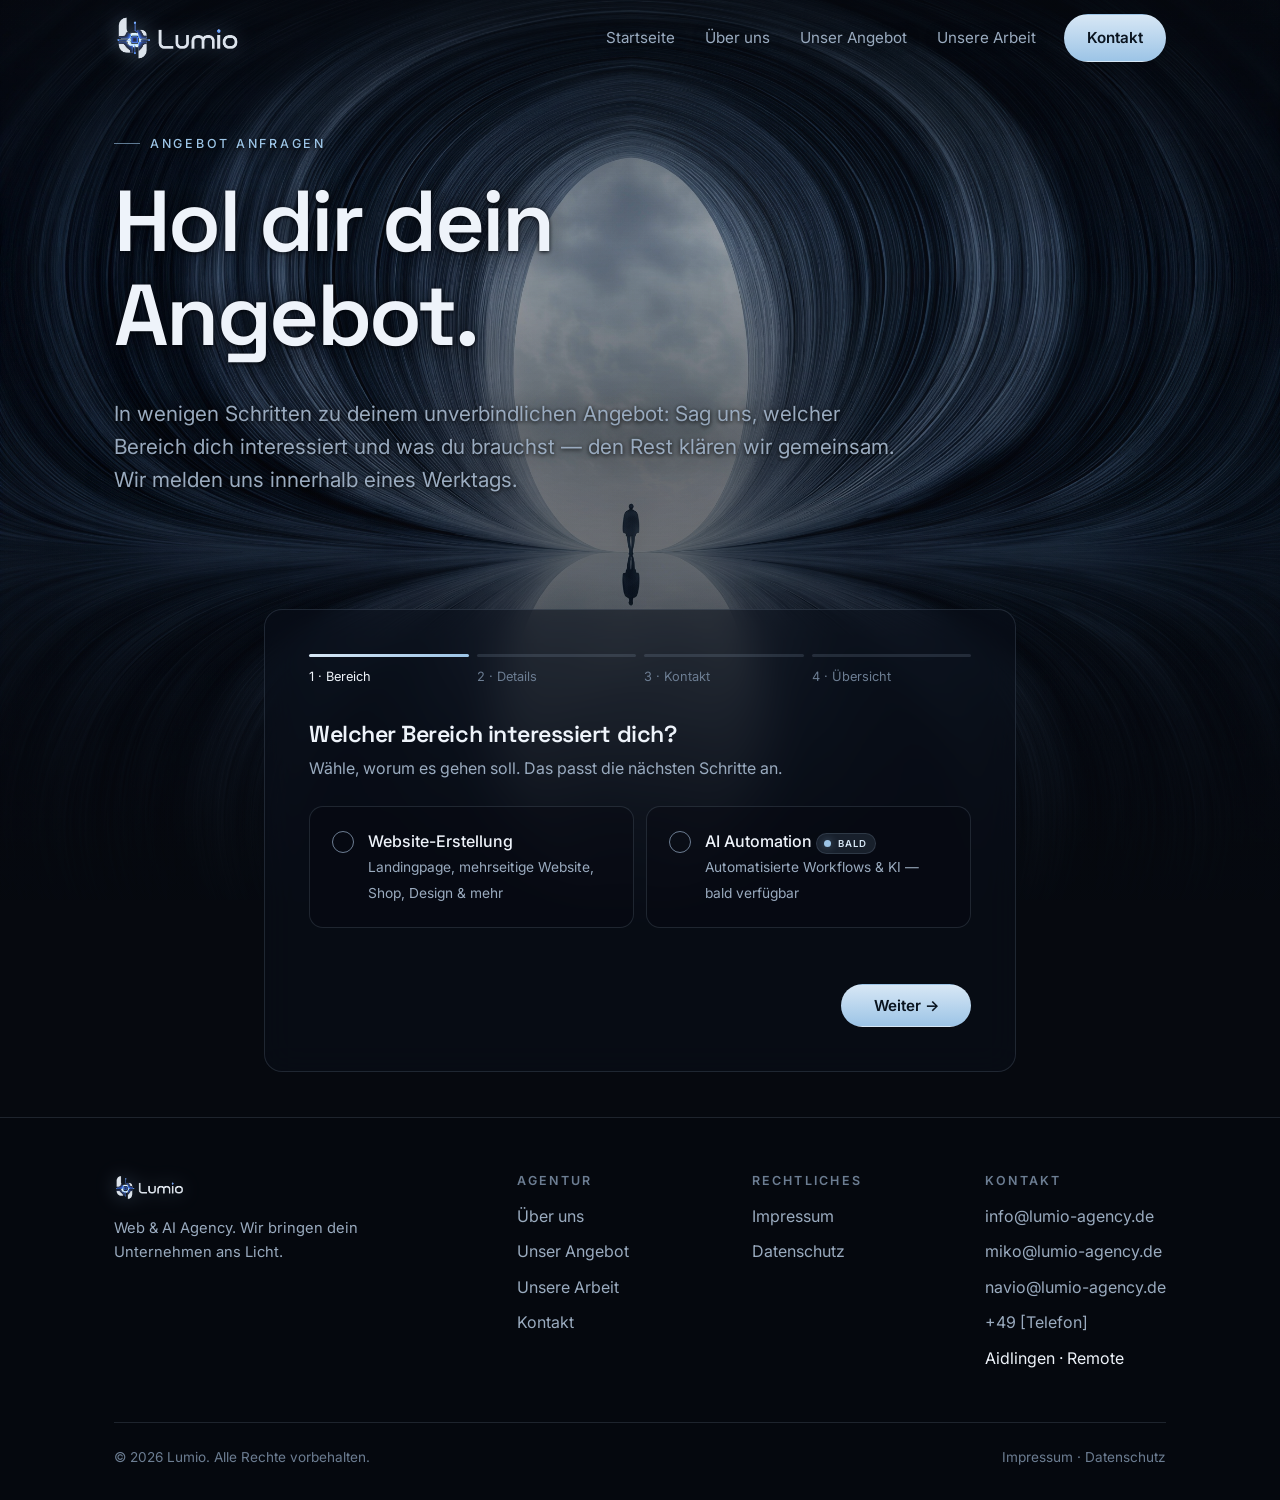
==== commit 7e1e3823: "Echte Geschäfts-E-Mails eingetragen (info@/miko@/navio@lumio-agency.de) - Alte Platzhalter-Adresse i" ====
--- a/angebot.html
+++ b/angebot.html
@@ -174,7 +174,9 @@
         <div class="footer-col">
           <h4>Kontakt</h4>
           <ul>
-            <li><a href="mailto:info@lumio.com">info@lumio.com</a></li>
+            <li><a href="mailto:info@lumio-agency.de">info@lumio-agency.de</a></li>
+            <li><a href="mailto:miko@lumio-agency.de">miko@lumio-agency.de</a></li>
+            <li><a href="mailto:navio@lumio-agency.de">navio@lumio-agency.de</a></li>
             <li><a href="tel:+4970000000000">+49 [Telefon]</a></li>
             <li>Aidlingen · Remote</li>
           </ul>
@@ -332,7 +334,7 @@
         (val("company") ? "\nUnternehmen: " + val("company") : "") +
         (val("message") ? "\n\nNachricht:\n" + val("message") : "");
       window.location.href =
-        "mailto:info@lumio.com?subject=" +
+        "mailto:info@lumio-agency.de?subject=" +
         encodeURIComponent("Angebotsanfrage (" + areaLabel() + ") von " + val("name")) +
         "&body=" + encodeURIComponent(body);
     });
--- a/css/style.css
+++ b/css/style.css
@@ -247,8 +247,8 @@
    ============================================================ */
 main { position: relative; z-index: 1; }
 
-.section { padding-block: clamp(80px, 13vh, 160px); }
-.section--tight { padding-block: clamp(56px, 8vh, 96px); }
+.section { padding-block: clamp(48px, 8vh, 96px); }
+.section--tight { padding-block: clamp(32px, 5vh, 60px); }
 
 .eyebrow {
   display: inline-flex;
@@ -340,11 +340,11 @@
 
 /* Smaller hero for inner pages */
 .page-hero {
-  min-height: 64vh;
+  min-height: 52vh;
   display: flex;
   align-items: flex-start;
-  padding-top: clamp(120px, 17vh, 190px);
-  padding-bottom: clamp(48px, 8vh, 96px);
+  padding-top: clamp(108px, 14vh, 168px);
+  padding-bottom: clamp(28px, 5vh, 56px);
 }
 .page-hero__inner { max-width: var(--maxw); }
 .page-hero .display { max-width: 820px; }
@@ -428,7 +428,7 @@
 .stat__label { color: var(--muted); font-size: 0.95rem; }
 
 /* Section heading block */
-.section-head { max-width: 720px; margin-bottom: 54px; }
+.section-head { max-width: 720px; margin-bottom: 34px; }
 .section-head h2 { font-size: clamp(2rem, 4vw, 3.2rem); }
 
 /* ============================================================
@@ -1062,6 +1062,7 @@
 .flow__phase,
 .flow__step h3,
 .flow__step p,
+.contact-info,
 .scroll-cue {
   text-shadow: 0 2px 30px rgba(4, 7, 12, 0.88), 0 1px 4px rgba(4, 7, 12, 0.95);
 }
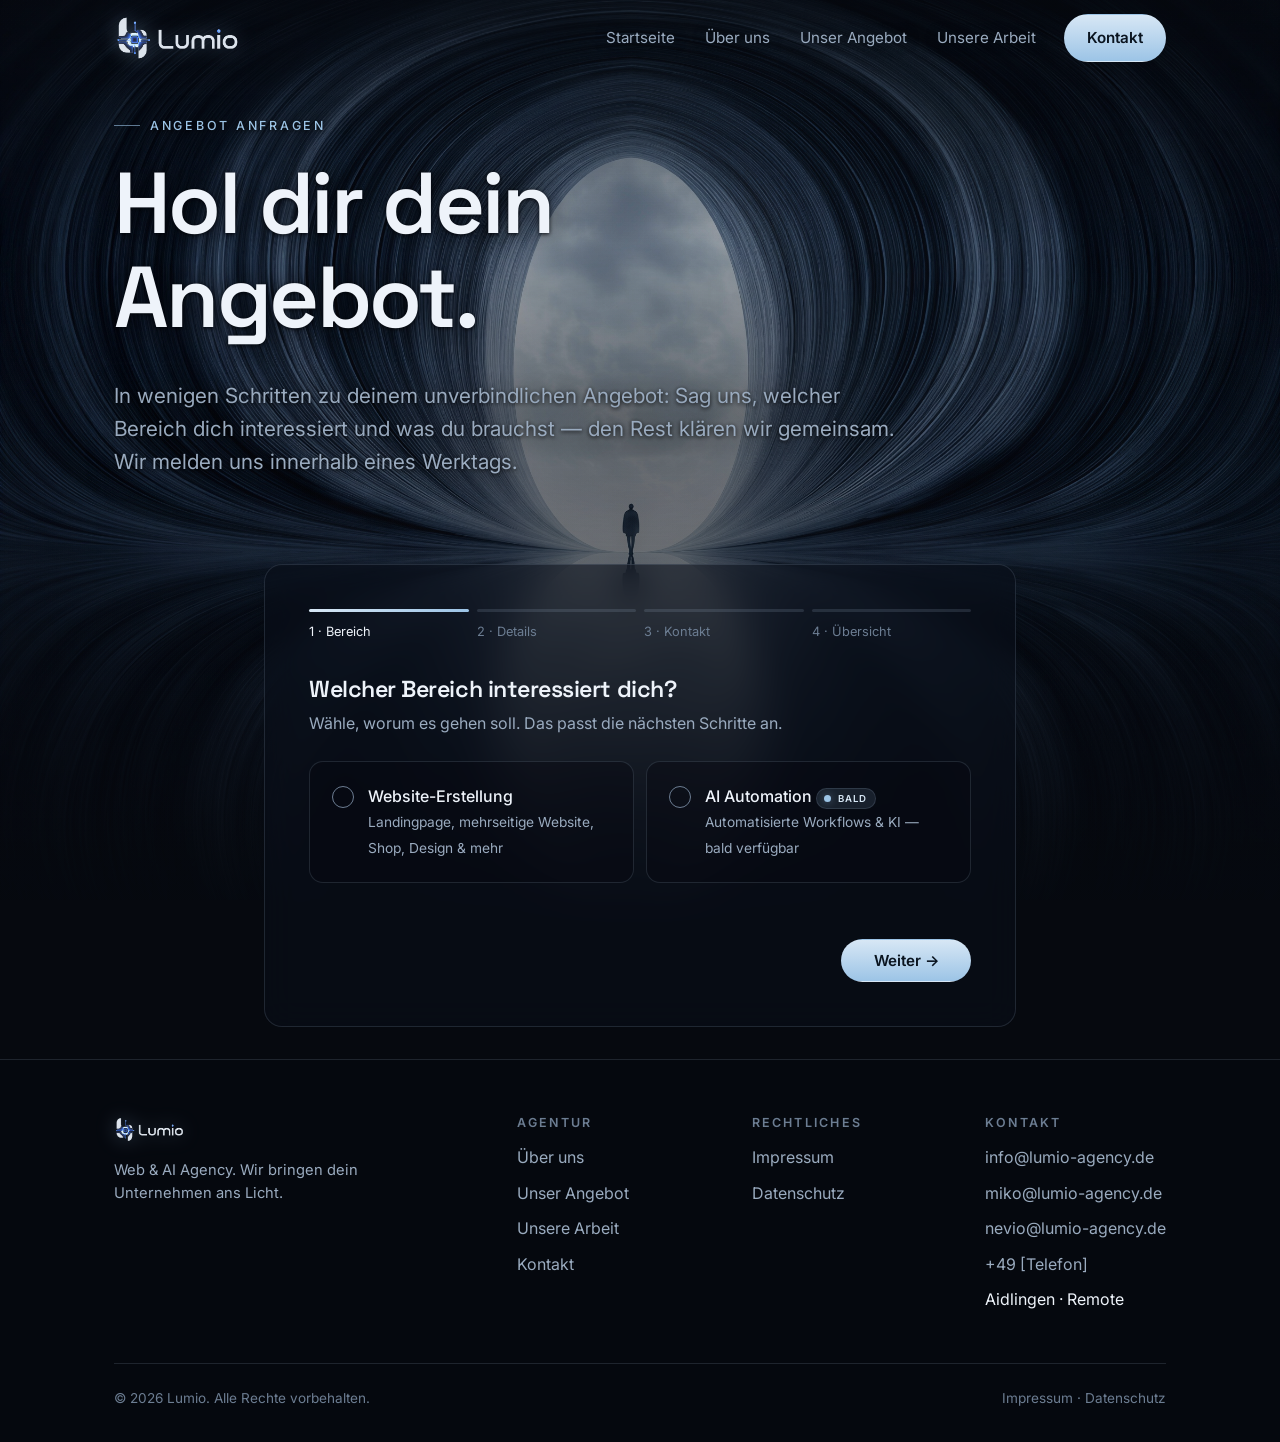
==== commit 0095f290: "E-Mail-Korrektur: navio@ -> nevio@lumio-agency.de (Nevio mit e), site-weit Co-Authored-By: Claude Op" ====
--- a/angebot.html
+++ b/angebot.html
@@ -176,7 +176,7 @@
           <ul>
             <li><a href="mailto:info@lumio-agency.de">info@lumio-agency.de</a></li>
             <li><a href="mailto:miko@lumio-agency.de">miko@lumio-agency.de</a></li>
-            <li><a href="mailto:navio@lumio-agency.de">navio@lumio-agency.de</a></li>
+            <li><a href="mailto:nevio@lumio-agency.de">nevio@lumio-agency.de</a></li>
             <li><a href="tel:+4970000000000">+49 [Telefon]</a></li>
             <li>Aidlingen · Remote</li>
           </ul>
--- a/css/style.css
+++ b/css/style.css
@@ -247,8 +247,8 @@
    ============================================================ */
 main { position: relative; z-index: 1; }
 
-.section { padding-block: clamp(48px, 8vh, 96px); }
-.section--tight { padding-block: clamp(32px, 5vh, 60px); }
+.section { padding-block: clamp(34px, 5.5vh, 68px); }
+.section--tight { padding-block: clamp(22px, 3.5vh, 42px); }
 
 .eyebrow {
   display: inline-flex;
@@ -298,7 +298,7 @@
 }
 .hero__inner { max-width: var(--maxw); }
 .hero .display { max-width: 760px; }
-.hero .lead { margin-bottom: 36px; max-width: 50ch; }
+.hero .lead { margin-bottom: 26px; max-width: 50ch; }
 .hero__cta { display: flex; flex-wrap: wrap; gap: 14px; }
 
 .scroll-cue {
@@ -340,11 +340,11 @@
 
 /* Smaller hero for inner pages */
 .page-hero {
-  min-height: 52vh;
+  min-height: 46vh;
   display: flex;
   align-items: flex-start;
-  padding-top: clamp(108px, 14vh, 168px);
-  padding-bottom: clamp(28px, 5vh, 56px);
+  padding-top: clamp(104px, 12vh, 150px);
+  padding-bottom: clamp(18px, 3.5vh, 40px);
 }
 .page-hero__inner { max-width: var(--maxw); }
 .page-hero .display { max-width: 820px; }
@@ -354,7 +354,7 @@
    ============================================================ */
 .grid {
   display: grid;
-  gap: 22px;
+  gap: 18px;
 }
 .grid--3 { grid-template-columns: repeat(3, 1fr); }
 .grid--2 { grid-template-columns: repeat(2, 1fr); }
@@ -428,7 +428,7 @@
 .stat__label { color: var(--muted); font-size: 0.95rem; }
 
 /* Section heading block */
-.section-head { max-width: 720px; margin-bottom: 34px; }
+.section-head { max-width: 720px; margin-bottom: 24px; }
 .section-head h2 { font-size: clamp(2rem, 4vw, 3.2rem); }
 
 /* ============================================================
